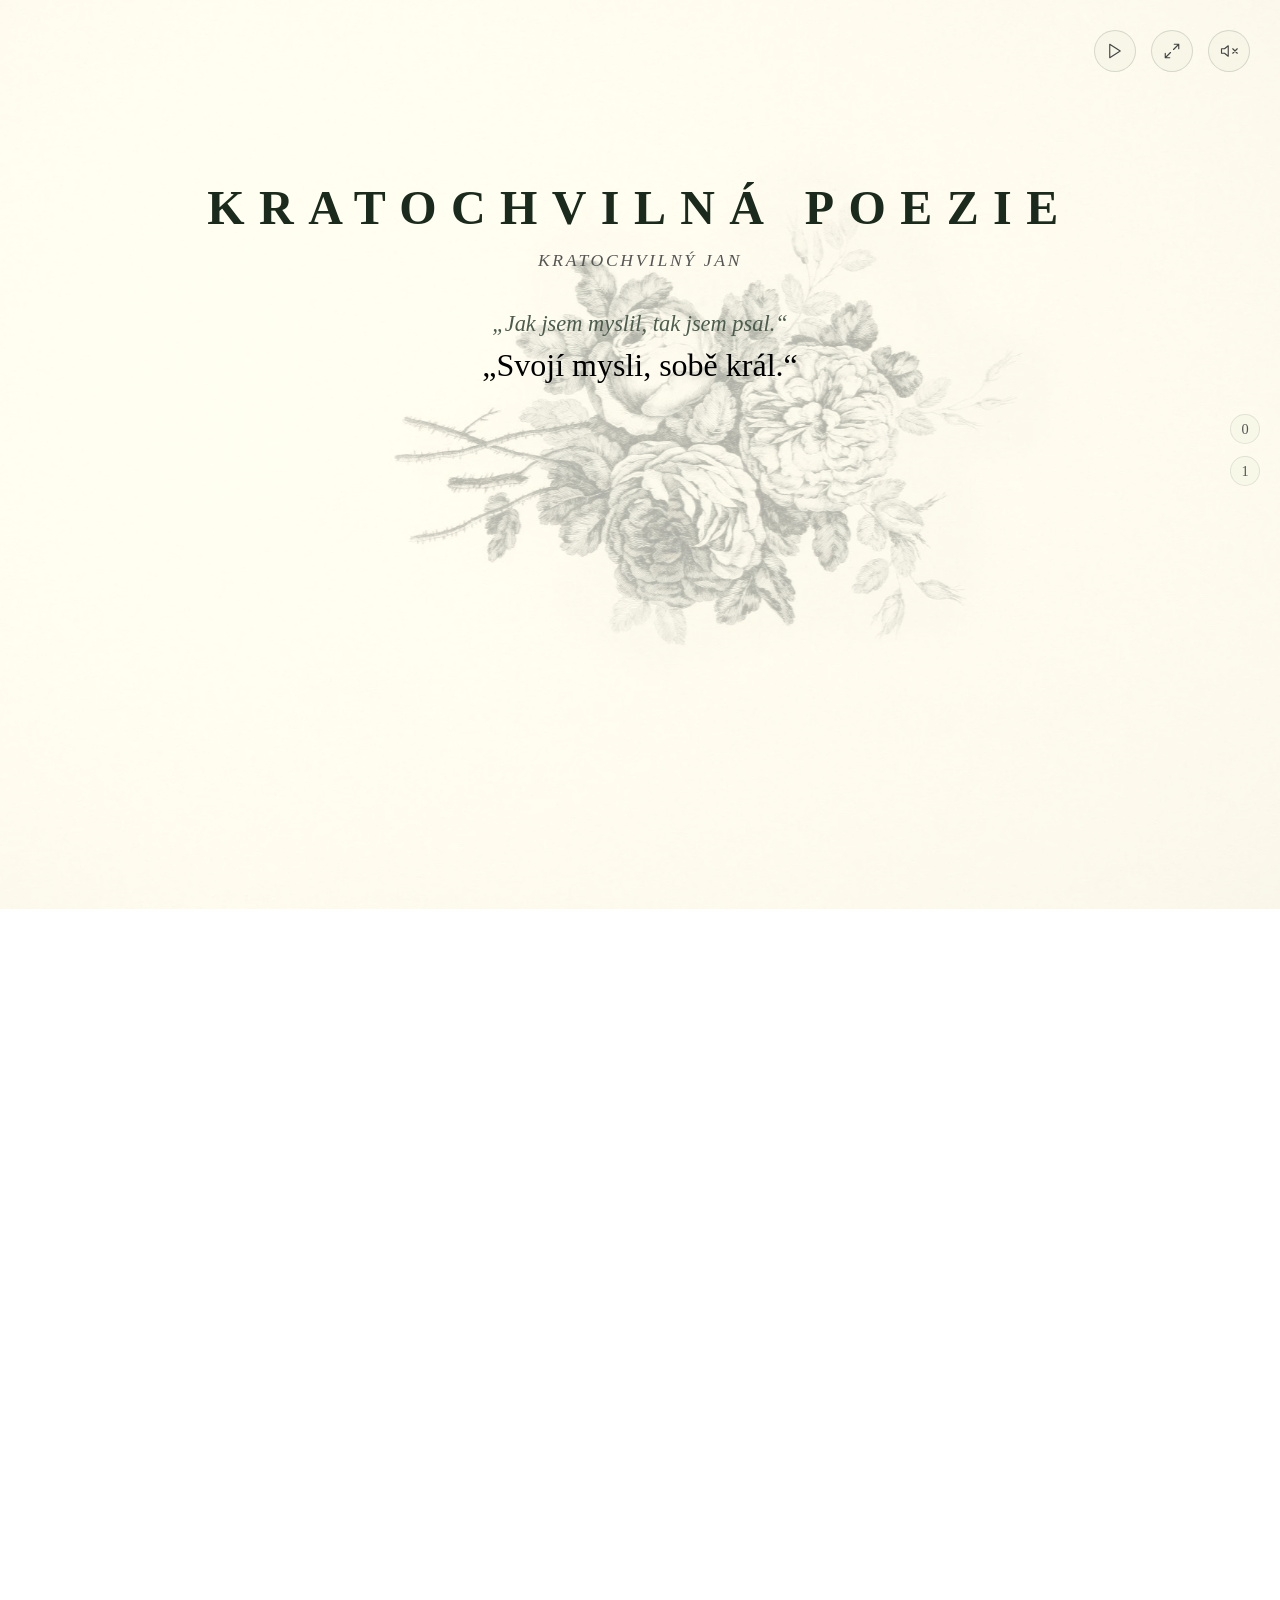
==== index.html @ 66806d55 "komenta ranni krivky odsazeni" ====
<!DOCTYPE html>
<html lang="cs">
<head>
    <meta charset="UTF-8">
    <meta name="viewport" content="width=device-width, initial-scale=1.0">
    <title>Kratochvilná Poezie</title>
    <link rel="stylesheet" href="style.css">
    <style>
        /* Sametový odhalovací efekt pro texty a obálky */
        .reveal {
            opacity: 0;
            will-change: transform, opacity;
            transition: transform 3s cubic-bezier(0.1, 0.85, 0.25, 1), opacity 3.5s ease-out !important;
        }
    </style>
</head>
<body>
    

    <audio id="pozadi-audio" src="hudba01.mp3" loop></audio>

    <!-- OVLÁDACÍ PANEL -->
    <div class="ovladani-panel">
        <button id="btn-posun" class="sbs-ikona-btn" onclick="toggleAutoPosun()" title="Kino režim">
            <svg viewBox="0 0 24 24"><polygon points="5 3 19 12 5 21 5 3"></polygon></svg>
        </button>
        <button id="btn-fullscreen" class="sbs-ikona-btn" onclick="toggleFullscreen()" title="Celá obrazovka">
            <svg viewBox="0 0 24 24"><path d="M15 3h6v6M9 21H3v-6M21 3l-7 7M3 21l7-7"></path></svg>
        </button>
        <button id="btn-zvuk" class="sbs-ikona-btn" title="Zapnout/Vypnout zvuk">
            <svg id="svg-zvuk" viewBox="0 0 24 24"><path d="M11 5L6 9H2v6h4l5 4V5zM23 9l-6 6M17 9l6 6"></path></svg>
        </button>
    </div>

    <!-- 🎛️ SVISLÁ LIŠTA (Pravá strana) -->
    <nav class="sbs-bocni-menu">
        <div class="sbs-bocni-polozka" onclick="skocNaSekci('sekce-uvod')">
            <span class="sbs-cislo">0</span>
            <span class="sbs-nazev-kapitoly">Úvod</span>
        </div>
        <div class="sbs-bocni-polozka" onclick="skocNaSekci('sekce-kapitola01-predmluva')">
            <span class="sbs-cislo">1</span>
            <span class="sbs-nazev-kapitoly">Kratochvilná předmluva</span>
        </div>
    </nav>

    <!-- FILMOVÁ PLÁTNA NA POZADÍ -->
    <div id="bg-uvod" class="sbs-background bg-kytice"></div>
    <div id="bg-kapitola1" class="sbs-background bg-basnik"></div>
    <div id="bg-obalka4" class="sbs-background bg-vlnky"></div> <!-- Nové plátno pro Obálku 4 -->
    <div class="story-container">
        
        <!-- OBRAZOVKA 0: ÚVODNÍ STRANA -->
        <section id="sekce-uvod" class="slide slide-intro">
            <h1 class="nadpis-hlavni">Kratochvilná Poezie</h1>
            <div class="autor">Kratochvilný Jan</div>
            
            <div class="motto-blok">
                <p style="font-size: 1.4rem; font-style: italic; color: #4a5d4e; margin: 0 0 10px 0;">
                    „Jak jsem myslil, tak jsem psal.“
                </p>
                <p style="font-size: 2rem; font-weight: 300; color: #000; margin: 0;">
                    „Svojí mysli, sobě král.“
                </p>
            </div>

            <p id="sbs-indicator" class="scroll-indicator">Vstupte do světa kratochvilné poezie</p>
        </section>

        <!-- ==========================================================================
             📖 KNIŽNÍ SEŠIT: Dopisy permanentně přilétají do volného pole vlevo pod sebe
             ========================================================================== -->
        <div class="knizni-obsah-kontejner">
            
            <!-- ✉️ Obálka 1: Předmluva (Vjíždí zleva nakřivo) -->
            <section id="sekce-kapitola01-predmluva" class="slide-sekce-knihy reveal obalka-zleva">
                <h3>Kratochvilná předmluva</h3>
                <p style="text-indent: 30px; font-style: italic;text-align: center;">Už se těch veršů nějak nastřádalo. Je toho sice na knihu nikoli tučnou, ale řekněme lehce obéznější. A tak jsem začal přemýšlet nad vydáním své knižní prvotiny.</p>
                <p style="text-indent: 30px; font-style: italic">Přilétlo také pár úvodních veršíků, z čistě vrozené skromnosti. Taková drobná omluva za to, že jsem si vůbec troufnul. Posuďte sami, jak moc je mi skromnost vlastní.</p>
            </section>

            <!-- ✉️ Obálka 2: Prvotina (Sjíždí shora nakřivo) -->
            <section class="slide-sekce-knihy reveal obalka-zhora">
                <h3>Prvotina</h3>
                <p class="class-pismo-verse">Není to, lidé, vaše vina,<br>že vyšla tahle prvotina. <br>Jak jsem myslil, tak jsem psal. <br>Svojí mysli, sobě král.</p>
            </section>

            <!-- ✉️ Obálka 3: Omluva skutečným básníkům (Vystřeluje zdola nakřivo) -->
            <section class="slide-sekce-knihy reveal obalka-zdola" style="position: relative;">
                <h3>Omluva skutečným básníkům</h3>
                <p class="class-pismo-verse">Drazí básníci, jsem trošku nesmělý,<br>stydím se, že vám lezu do zelí.<br>Však věřte, tyto verše,<br>vám prostě chyběly.</p>
                
                <div id="sbs-cti-dale-text" class="sbs-cti-dale">čti dále ↓</div>
            </section>

           <!-- ✉️ Obálka 4: Ranní křivky (Vjíždí zleva nakřivo) -->
<section class="slide-sekce-knihy reveal obalka-zleva" data-background="bg-obalka4">
    <h3>Ranní křivky</h3>
    
    <p class="class-pismo-verse">Spatřil jsem ladné křivky nad ránem,<br> má žena mi byla něžným obrazem. <br>V tom ranním výjevu pološera <br>se jako vlnky od Benetky skvěla.</p>
    
    <!-- 🌊 Vložený obrázek (vycentrovaný, s maximální šířkou pro zachování responzivity) -->
    <div style="text-align: center; margin: 20px 0;">
        <img src="vlnky.webp" alt="Ranní křivky - Karel Benetka" class="ilustrace-vlnky" style="max-width: 100%; height: auto; border-radius: 8px;">
    </div>
    
    <p style="font-style: italic; text-align: center;">Ranní probuzení. <br>Noc se rozplývá a rodí se den.<br> První otevření očí, první myšlenka. <br>Ta dnešní byla veskrze romantická. Spatřil jsem výjev obrazu Karla Benetky. Na jeho grafice mě okamžitě upoutaly nádherné vlnky ve tvaru ženských těl. A dnes, v ranním pološeru, ležela věrná kopie jeho obrazu přímo přede mnou.</p>
</section>

            <!-- ✉️ Inverzní obálka 5: Sbírka a autoři (Přilétá z boku, zrychluje barvy) -->
            <section id="sekce-obalka-final" class="slide-sekce-knihy reveal obalka-inverzni">
                <h3 style="color: #ffffff !important;">Sbírka Kratochvilné poezie.</h3>
                <p class="class-pismo-verse" style="color: #ffffff !important; font-weight: 400;">Již letos.</p>
                <p style="color: rgba(255,255,255,0.75) !important; font-size: 0.95rem; margin-top: 15px !important; font-style: italic;">
                    Ilustrace Karel Benetka a Jan Kratochvilný
                </p>
            </section>

        </div>

    </div>

    <script>
        var audio = document.getElementById('pozadi-audio');
        var btnZvuk = document.getElementById('btn-zvuk');
        var svgZvuk = document.getElementById('svg-zvuk');
        var autoPosunInterval = null;
        var jeZtlumeno = false;
        var scrollTimeout = null;

        function skocNaSekci(idSekce) {
            var cilovaSekce = document.getElementById(idSekce);
            if (cilovaSekce) {
                cilovaSekce.scrollIntoView({ behavior: 'smooth' });
            }
        }

                function aktualizovatWeb() {
            var odscrollovano = window.scrollY || window.pageYOffset;
            var vyskaOkna = window.innerHeight;
            
            var indicator = document.getElementById('sbs-indicator');
            var ctiDale = document.getElementById('sbs-cti-dale-text');
            var bgUvod = document.getElementById('bg-uvod');
            var bgKapitola1 = document.getElementById('bg-kapitola1');

            if (indicator && odscrollovano > 10) { indicator.classList.add('skryt'); }
            if (ctiDale) { ctiDale.classList.remove('zobrazit'); }

            // Aktivace pozadí básníka na pravé straně
            if (odscrollovano > (vyskaOkna * 0.4)) {
                if(bgUvod) bgUvod.classList.add('vypnout-bg');
                if(bgKapitola1) bgKapitola1.classList.add('zapnout-bg');
            } else {
                if(bgUvod) bgUvod.classList.remove('vypnout-bg');
                if(bgKapitola1) bgKapitola1.classList.remove('zapnout-bg');
            }

            /* 🔧 HLÍDAČ RYCHLOSTI: Pokud čtenář dojede na finální obálku, zrychlíme tónování webu */
            var obalkaFinal = document.getElementById('sekce-obalka-final');
            if (obalkaFinal) {
                var poziceFinal = obalkaFinal.getBoundingClientRect();
                if (poziceFinal.top < vyskaOkna - 100) {
                    document.body.classList.add('sbs-zrychlit-barvy'); // Přepne na 8vteřinový svižný koloběh
                } else {
                    document.body.classList.remove('sbs-zrychlit-barvy'); // Vrátí klidných 25 vteřin
                }
            }

            // 🔧 MECHANISMUS PERMANENTNÍHO NÁJEZDU OBÁLEK
            var prvkyVerse = document.querySelectorAll('.reveal');
            prvkyVerse.forEach(function(prvek) {
                var krabice = prvek.getBoundingClientRect();
                if (krabice.top < vyskaOkna - 40 && krabice.bottom > 40) {
                    prvek.classList.add('active');
                } else {
                    prvek.classList.remove('active');
                }
            });

            clearTimeout(scrollTimeout);
            scrollTimeout = setTimeout(function() {
                if (ctiDale && odscrollovano > (vyskaOkna * 1.5) && autoPosunInterval === null) {
                    ctiDale.classList.add('zobrazit');
                }
            }, 3000);
        }


        window.addEventListener('scroll', aktualizovatWeb);
        window.addEventListener('touchmove', aktualizovatWeb);
        window.addEventListener('load', aktualizovatWeb);

        function spustitTichouHudbu() {
            audio.volume = 0.1;
            audio.play().then(function() {
                svgZvuk.innerHTML = '<path d="M11 5L6 9H2v6h4l5 4V5zM15.54 8.46a5 5 0 0 1 0 7.07"></path>';
            }).catch(function(e) { console.log(e); });
        }

        btnZvuk.addEventListener('click', function(e) {
            e.stopPropagation(); 
            if (audio.paused) {
                jeZtlumeno = false;
                spustitTichouHudbu();
            } else {
                jeZtlumeno = true;
                audio.pause();
                svgZvuk.innerHTML = '<path d="M11 5L6 9H2v6h4l5 4V5zM23 9l-6 6M17 9l6 6"></path>';
            }
        });

        function toggleFullscreen() {
            if (!document.fullscreenElement) {
                document.documentElement.requestFullscreen();
            } else {
                document.exitFullscreen();
            }
        }

        function toggleAutoPosun() {
            var btn = document.getElementById('btn-posun');
            var indicator = document.getElementById('sbs-indicator');
            var ctiDale = document.getElementById('sbs-cti-dale-text');
            var prvkyVerse = document.querySelectorAll('.reveal');
            
            if (autoPosunInterval === null) {
                if (indicator) { indicator.classList.add('skryt'); }
                if (ctiDale) { ctiDale.classList.remove('zobrazit'); }
                prvkyVerse.forEach(function(prvek) { prvek.classList.add('active'); });

                autoPosunInterval = setInterval(function() {
                    window.scrollBy(0, 1);
                    if ((window.innerHeight + window.scrollY) >= document.body.offsetHeight - 5) {
                        clearInterval(autoPosunInterval);
                        autoPosunInterval = null;
                        btn.classList.remove('aktivni');
                        setTimeout(function() { if (ctiDale) { ctiDale.classList.add('zobrazit'); } }, 3000);
                    }
                }, 35);
                btn.classList.add('aktivni');
                if (audio.paused && !jeZtlumeno) { spustitTichouHudbu(); }
            } else {
                clearInterval(autoPosunInterval);
                autoPosunInterval = null;
                btn.classList.remove('aktivni');
                aktualizovatWeb();
            }
        }
    </script>
</body>
</html>
---- style.css ----
/* ==========================================================================
   🎨 5 JEMNÝCH PASTELOVÝCH BAREV (Plynulý přeliv každých 5 vteřin, celkem 25s cyklus)
   ========================================================================== */
html, body {
  margin: 0;
  padding: 0;
  width: 100%;
  font-family: 'Georgia', serif;
  color: #1a1a1a;
  overflow-x: hidden;
  animation: sbsPetBarevPastely 25s infinite ease-in-out;
}


.sbs-background {
  position: fixed;
  top: 0;
  left: 0;
  width: 100vw;
  height: 100vh;
  background-size: cover; 
  background-position: center center;
  background-repeat: no-repeat;
  opacity: 0;
  z-index: 1;
  pointer-events: none;
  will-change: transform, filter, opacity;
  transition: opacity 2.5s cubic-bezier(0.25, 1, 0.5, 1);
}

.bg-kytice {
  background-image: url('flower01-B01.webp');
  animation: sbsFilmoveVpluti 5s cubic-bezier(0.25, 1, 0.5, 1) forwards,
             sbsKameraPohybUvod 40s infinite ease-in-out 5s;
}

/* ✒️ BÁSŇÍK: Drží se stabilně napravo, dýchá a kopíruje barevné podklady */
.bg-basnik {
  background-image: url('basnik01.webp'); 
  mix-blend-mode: multiply; 
  background-size: contain; 
  background-repeat: no-repeat;
  background-position: calc(100% - 60px) center; 
  opacity: 0;
  animation: sbsDychaniBasnika 14s infinite ease-in-out;
}

.bg-basnik.zapnout-bg { opacity: 0.55; }
.bg-kytice:not(.vypnout-bg) { opacity: 0.35; }
.bg-kytice.vypnout-bg { opacity: 0; }

/* 🔧 5 PASTELOVÝCH BAREV: Růžová -> Modrá -> Zelená -> Okrová -> Nažloutlá */
@keyframes sbsPetBarevPastely {
  0%, 100% { background-color: #f7e9e9; } 
  20% { background-color: #e4edf4; }      
  40% { background-color: #e5f1e8; }      
  60% { background-color: #f2ede0; }      
  80% { background-color: #f6f5e3; }      
}

@keyframes sbsFilmoveVpluti {
  0% { transform: scale(0.96); filter: brightness(0) blur(20px) sepia(0.2); }
  100% { transform: scale(1.02); filter: brightness(1) blur(0px) sepia(0.2); }
}

@keyframes sbsKameraPohybUvod {
  0% { transform: scale(1.02) translate(0px, 0px) rotate(0deg); }
  25% { transform: scale(1.08) translate(-10px, 8px) rotate(0.3deg); }
  50% { transform: scale(1.05) translate(8px, -10px) rotate(-0.3deg); }
  75% { transform: scale(1.10) translate(-4px, -4px) rotate(0.2deg); }
  100% { transform: scale(1.02) translate(0px, 0px) rotate(0deg); }
}

@keyframes sbsDychaniBasnika {
  0% { transform: scale(1); }
  50% { transform: scale(1.04); } 
  100% { transform: scale(1); }
}

/* 🎛️ PANEL S IKONAMI */
.ovladani-panel {
  position: fixed;
  top: 30px;
  right: 30px;
  z-index: 100;
  display: flex;
  gap: 15px;
}
.sbs-ikona-btn { background: rgba(241, 242, 225, 0.5); border: 1px solid rgba(26, 42, 29, 0.15); border-radius: 50%; width: 42px; height: 42px; display: flex; justify-content: center; align-items: center; cursor: pointer; transition: all 0.3s ease; padding: 0; }
.sbs-ikona-btn svg { width: 18px; height: 18px; fill: none; stroke: #444; stroke-width: 1.5; stroke-linecap: round; stroke-linejoin: round; }
.sbs-ikona-btn:hover { border-color: rgba(26, 42, 29, 0.6); background: rgba(241, 242, 225, 0.9); }
.sbs-ikona-btn.aktivni { background: #2c3e2e; border-color: #2c3e2e; }
.sbs-ikona-btn.aktivni svg { stroke: #f1f2e1; }

/* SVISLÁ LIŠTA */
.sbs-bocni-menu { position: fixed; right: 20px; top: 50%; transform: translateY(-50%); z-index: 90; display: flex; flex-direction: column; gap: 12px; align-items: flex-end; }
.sbs-bocni-polozka { display: flex; flex-direction: row-reverse; align-items: center; gap: 15px; cursor: pointer; }
.sbs-cislo { font-family: 'Georgia', serif; font-size: 0.9rem; color: #555; background: rgba(241, 242, 225, 0.4); border: 1px solid rgba(26, 42, 29, 0.1); border-radius: 50%; width: 28px; height: 28px; display: flex; justify-content: center; align-items: center; transition: all 0.3s ease; }
.sbs-nazev-kapitoly { font-family: 'Georgia', serif; font-size: 0.85rem; font-style: italic; color: #2c3e2e; opacity: 0; transform: translateX(15px); transition: all 0.4s cubic-bezier(0.25, 1, 0.5, 1); pointer-events: none; white-space: nowrap; text-align: right; }
.sbs-bocni-polozka:hover .sbs-cislo { background: #2c3e2e; color: #f1f2e1; border-color: #2c3e2e; transform: scale(1.1); }
.sbs-bocni-polozka:hover .sbs-nazev-kapitoly { opacity: 1; transform: translateX(0); }

.story-container { position: relative; z-index: 2; width: 100%; }

/* 📜 UNIVERZÁLNÍ SEKCIONÁLNÍ STRUKTURA */
.slide {
  height: 100vh;
  display: flex;
  flex-direction: column;
  box-sizing: border-box;
  padding: 0 20px;
}

/* 🔧 OPRAVA POLOHY ÚVODU: Nadpis usazen přesně do 2. pětiny výšky monitoru */
.slide-intro {
  height: 100vh;
  display: flex;
  flex-direction: column;
  box-sizing: border-box;
  padding: 0 20px;
  
  /* Přinutíme texty začínat odshora dolů */
  justify-content: flex-start !important; 
  align-items: center !important;
  position: relative;
  
  /* 🔧 TENTO ŘÁDEK POSUNE NADPIS: Odrazí ho o přesnou 1 pětinu (20vh) odshora, 
     takže nápis začne přesně na začátku 2. pětiny obrazovky */
  padding-top: 20vh !important; 
}

/* Pojistka pro případ, že by kód hledal starší název */
.slide-intro-full {
  justify-content: flex-start !important;
  align-items: center !important;
  padding-top: 20vh !important;
}


.nadpis-hlavni { font-size: 3rem; text-transform: uppercase; margin: 0 0 15px 0; text-align: center; display: block; letter-spacing: 0.3em; opacity: 0; color: #1a2a1d; will-change: opacity; animation: sbsCisteRozsviceniTextu 4s ease-in-out forwards; }
.autor { font-size: 1.1rem; letter-spacing: 0.15em; font-style: italic; text-transform: uppercase; color: #555; margin: 0; text-align: center; opacity: 0; animation: sbsCisteRozsviceniTextu 4s ease-in-out forwards; }
@keyframes sbsCisteRozsviceniTextu { 0% { opacity: 0; } 100% { opacity: 1; } }
.motto-blok { text-align: center; margin-top: 40px; opacity: 0; will-change: opacity; animation: sbsCisteRozsviceniTextu 4s ease-in-out 7s forwards; }

/* 🔧 NAVRÁCENÍ A UKOTVENÍ VÝZVY: Text bezpečně sedí u dolního okraje první obrazovky */
.scroll-indicator {
  font-size: 0.9rem;
  letter-spacing: 0.2em;
  font-style: italic;
  color: #4a5d4e;   
  text-align: center;
  
  /* Pevné ukotvení nad spodní okraj monitoru, aby nezmizel */
  position: absolute;
  bottom: 40px; 
  left: 50%;
  transform: translateX(-50%);
  width: auto;
  margin: 0; 
  
  opacity: 0;
  will-change: opacity;
  animation: sbsCisteRozsviceniTextu 2s ease-in-out 5s forwards, 
             sbsDychaniIndikatoru 3s infinite ease-in-out 7s;
  transition: opacity 0.8s ease-out;
}

@keyframes sbsDychaniIndikatoru { 0% { opacity: 0.4; } 50% { opacity: 1; } 100% { opacity: 0.4; } }
.scroll-indicator.skryt { opacity: 0 !important; pointer-events: none; }

/* ==========================================================================
   ✉️ KNIŽNÍ SADA: RŮZNÉ VELIKOSTI A ORGANICKÉ TVARY OBÁLEK
   ========================================================================== */
.knizni-obsah-kontejner {
  display: flex;
  flex-direction: column;
  padding-left: 8vw; 
  padding-bottom: 25vh;
  margin-top: 10vh; /* Odtlačení bloku s obálkami hluboko pod úvod */
}

.slide-sekce-knihy {
  display: flex;
  flex-direction: column;
  align-items: flex-start;
  margin-bottom: 90px;
  background: rgba(255, 255, 255, 0.94); 
  box-shadow: 0 12px 40px rgba(0, 0, 0, 0.04); 
  
  /* 🔧 MAXIMÁLNĚ PLYNULÉ PERMANENTNÍ VLÉTŇUTÍ: Trvá 3.5 vteřiny */
  transition: transform 3.5s cubic-bezier(0.1, 0.85, 0.25, 1), opacity 3.5s ease-out !important;
}

/* 🔧 1. OBÁLKA (Předmluva): Užší, protáhlá dolů */
.obalka-zleva { 
  max-width: 440px;
  padding: 40px 45px;
  border-radius: 28px 14px 35px 20px; 
  transform: translate3d(-150px, 40px, 0) rotate(-6deg); 
}

/* 🔧 2. OBÁLKA (Prvotina): Široká, nízká */
.obalka-zhora { 
  max-width: 530px;
  padding: 30px 40px;
  border-radius: 16px 45px 18px 32px; 
  transform: translate3d(30px, -180px, 0) rotate(7deg); 
}

/* 🔧 3. OBÁLKA (Omluva básníkům): Kompaktní čtvercový tvar */
.obalka-zdola { 
  max-width: 470px;
  padding: 35px 35px;
  border-radius: 40px 18px 42px 16px; 
  transform: translate3d(-40px, 180px, 0) rotate(-4deg); 
}
/* 🔧 4. INVERZNÍ OBÁLKA: Absolutní pojistka proti bílému pruhu */
.obalka-inverzni {
  max-width: 490px !important;
  padding: 38px 42px !important;
  background: #2c3e2e !important; 
  border-radius: 20px 38px 15px 40px !important; 
  box-shadow: 0 15px 45px rgba(0, 0, 0, 0.12) !important;
  transform: translate3d(150px, 60px, 0) rotate(5deg); 
}

/* 🔧 AKTIVACE DYNAMICKÉHO ZRYCHLENÍ */
.sbs-zrychlit-barvy {
  animation: sbsPetBarevPastely 8s infinite ease-in-out !important;
}



/* 🔧 AKTIVACE DYNAMICKÉHO ZRYCHLENÍ: Přepne tónování podkladu z 25s na super rychlých 8 vteřin */
.sbs-zrychlit-barvy {
  animation: sbsPetBarevPastely 8s infinite ease-in-out !important; /* Bleskový koloběh */
}

/* 🔥 PERMANENTNÍ DOSSEDNUTÍ: Obálka plynule přistane a srovná se */
.slide-sekce-knihy.active {
  transform: translate3d(0, 0, 0) rotate(0deg) !important;
  opacity: 1 !important;
}

/* 🔧 KLÍČOVÁ POJISTKA PROTI BÍLÉMU PRUHU: 
   Zajistí, že po dosednutí a aktivování obálky zůstane pozadí natvrdo tmavě šalvějové a nezbělá! */
.obalka-inverzni.active {
  background: #2c3e2e !important;
}


/* ==========================================================================
   🚫 TYPOGRAFIE: Zákaz zalamování nadpisů
   ========================================================================== */
.slide-sekce-knihy h3 {
  font-family: 'Georgia', serif; 
  font-weight: normal; 
  text-transform: uppercase; 
  letter-spacing: 0.15em; 
  font-size: 1.25rem; 
  color: #1a2a1d; 
  margin: 0 0 14px 0;
  white-space: nowrap !important; /* Nadpis drží v jedné přímce */
  display: block;
}

.class-pismo-verse {
  font-family: 'Georgia', serif;
  font-size: 1.35rem !important; 
  line-height: 1.6 !important; 
  font-weight: 300;
  color: #111;
  letter-spacing: 0.02em;
  text-align: left !important;
  margin: 0;
}

.slide-sekce-knihy p {
  margin: 0 0 12px 0 !important; 
  line-height: 1.7;
  font-size: 1.05rem;
  color: #222;
}

.sbs-cti-dale {
  position: absolute;
  bottom: -45px; 
  left: 0; 
  font-size: 0.95rem;
  letter-spacing: 0.15em;
  font-style: italic; 
  color: #4a5d4e; 
  margin: 0;
  text-transform: none; 
  opacity: 0; 
  will-change: opacity;
  transition: opacity 1.5s ease-in-out; 
}
.sbs-cti-dale.zobrazit { opacity: 1; animation: sbsPulzovaniCtiDale 3s infinite ease-in-out; }
@keyframes sbsPulzovaniCtiDale { 0% { opacity: 0.25; } 50% { opacity: 0.95; } 100% { opacity: 0.25; } }

/* 📱 RESPONSIVITA PRO MOBILY */
/* ==========================================================================
   📱 🔧 FINÁLNÍ DOKONALÁ RESPONSIVITA PRO MOBILY NA STOJATO
   ========================================================================== */
@media (max-width: 768px) {
  /* Úprava svislých rozestupů celého kontejneru na mobilu */
  .knizni-obsah-kontejner { 
    padding-left: 15px !important; 
    padding-right: 15px !important; 
    margin-top: 25vh !important; /* Menší mezera pod úvodem pro menší displej */
  }

  /* Zmenšení a úprava obálek, aby netvořily obří nudle a nevylézaly z displeje */
  .slide-sekce-knihy { 
    max-width: 100% !important; 
    padding: 22px 20px !important; 
    margin-bottom: 50px !important; /* Těsnější rozestupy mezi dopisy */
    align-items: center !important; 
    border-radius: 16px !important; /* Jemnější, čistější rohy pro mobily */
  }

  /* Nadpisy kapitol uvnitř obálek se na mobilu vycentrují a zmenší */
  .slide-sekce-knihy h3 { 
    text-align: center !important; 
    white-space: normal !important; /* Povolí bezpečné zalomení dlouhého názvu básně na mobilu */
    font-size: 1.15rem !important;
  }

  /* Písmo veršů na mobilu */
  .class-pismo-verse { 
    text-align: center !important; 
    font-size: 1.2rem !important; 
    line-height: 1.5 !important;
  }

  /* 🔧 OPRAVA VELIKOSTI NADPISU: Už se stoprocentně nevylije z displeje mobilu */
  .nadpis-hlavni { 
    font-size: 1.8rem !important; /* Bezpečné, elegantní mobilní písmo */
    letter-spacing: 0.15em !important; 
    line-height: 1.3 !important; 
    padding: 0 10px; 
  }
  
  .autor { font-size: 0.9rem !important; letter-spacing: 0.1em !important; }
  .motto-blok p { font-size: 1.1rem !important; }
  .motto-blok p + p { font-size: 1.4rem !important; }

  /* Skrytí boční lišty a zvětšení tlačítek dole pro pohodlné mačkání prstem */
  .sbs-bocni-menu { display: none !important; }
  .ovladani-panel { position: fixed; top: auto; bottom: 15px; left: 50%; transform: translateX(-50%); gap: 25px; z-index: 100; }
  .sbs-ikona-btn { width: 48px; height: 48px; background: rgba(241, 242, 225, 0.9); box-shadow: 0 4px 15px rgba(0, 0, 0, 0.05); }
  .scroll-indicator { bottom: 75px; font-size: 0.75rem; }
  .sbs-cti-dale { left: 50% !important; transform: translateX(-50%); bottom: -40px; font-size: 0.8rem; }

     /* 🔧 ABSOLUTNÍ ZMENŠENÍ PRO MOBIL: Sníženo na 38vh, takže se básník garantovaně vejde celý od klobouku po boty */
  .bg-basnik { 
    opacity: 0 !important; 
    background-position: center center !important; /* Vycentrování přesně doprostřed displeje */
    background-size: 38vh !important; /* 🔧 Klíčová změna z 55vh na 38vh pro plnou viditelnost */
    transition: opacity 2s ease-in-out !important;
  } 

  /* Jakmile čtenář odskroluje z úvodu dolů, básník se jemně rozsvítí */
  .bg-basnik.zapnout-bg {
    opacity: 0.45 !important;
      /* 🔧 KLÍČOVÁ POJISTKA PRO MOBIL: Vynutí šalvějové pozadí i na telefonu, 
     takže bílý text přestane splývat a okamžitě se zobrazí */
  .obalka-inverzni {
    background: #2c3e2e !important;
  }
  .obalka-inverzni.active {
    background: #2c3e2e !important;
  }

  }
}
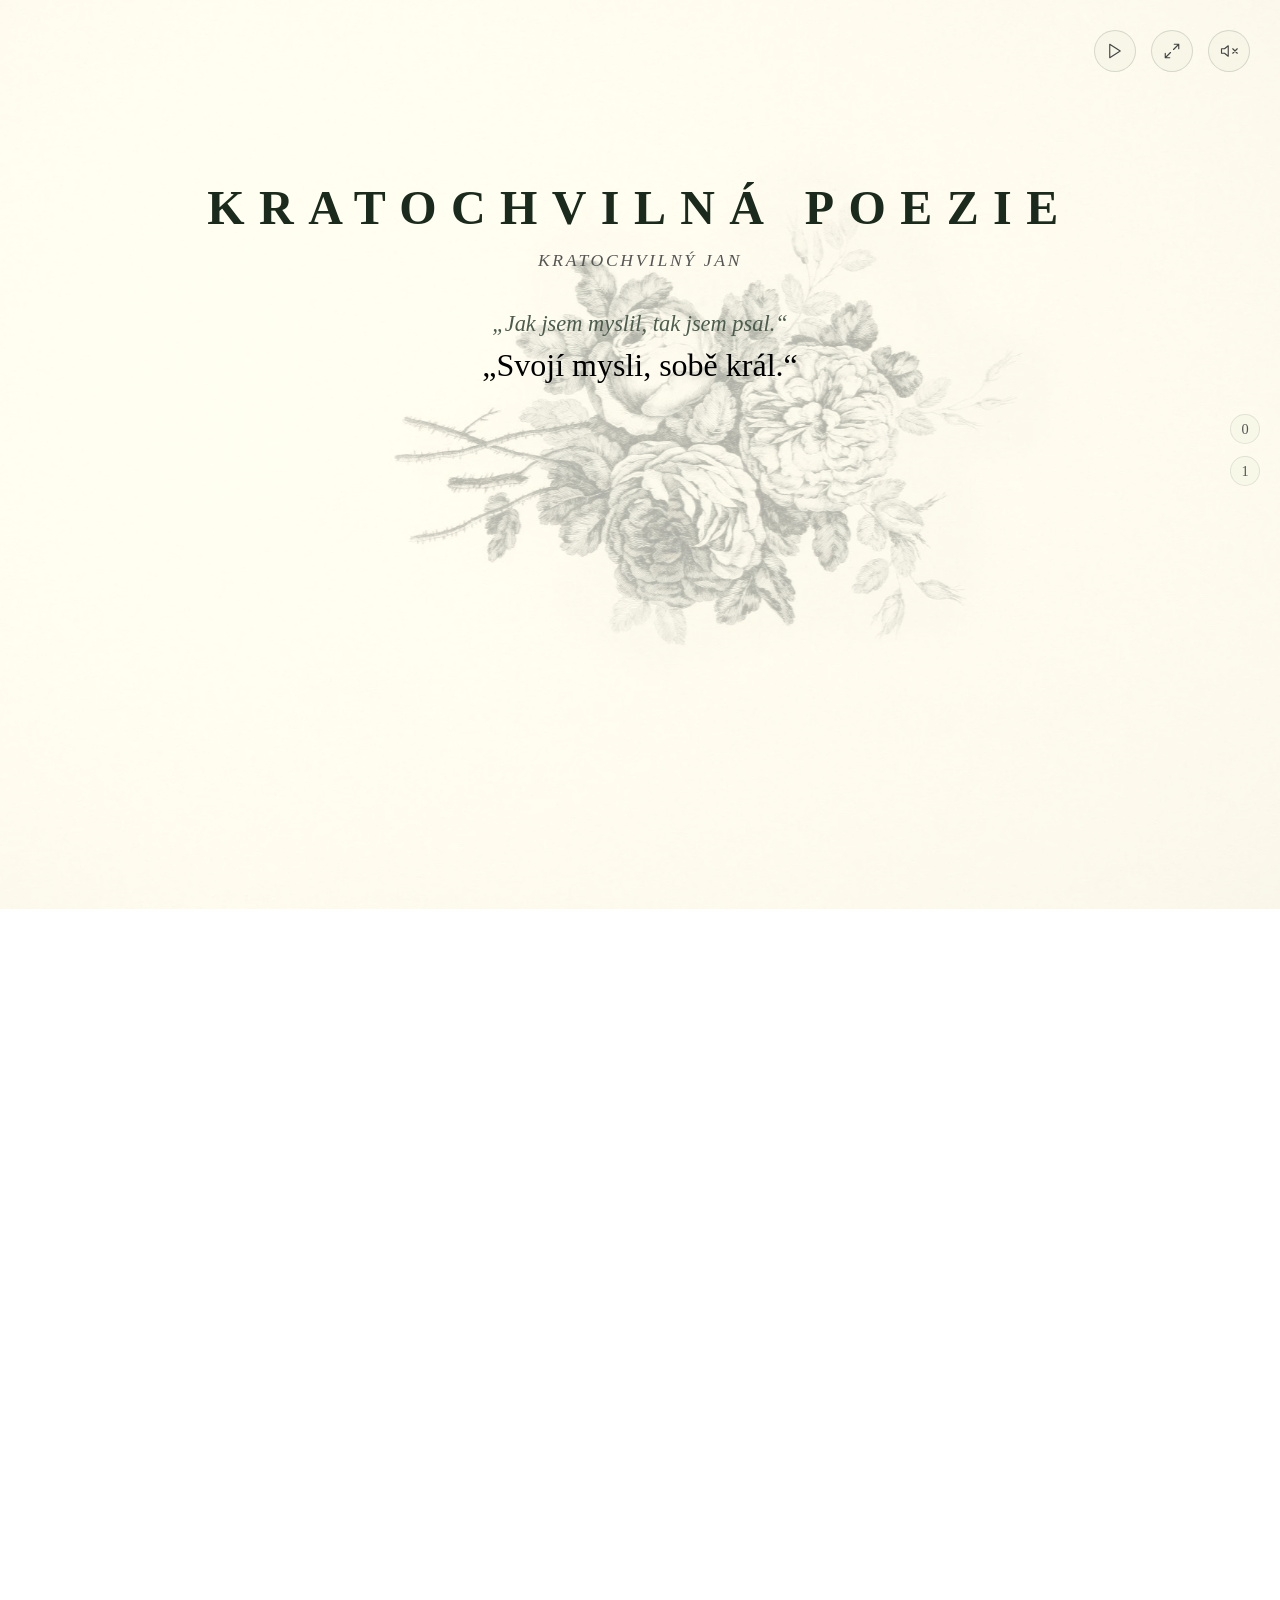
==== commit 88aeff72: "rannni krivky odsazeni" ====
--- a/index.html
+++ b/index.html
@@ -104,7 +104,7 @@
         <img src="vlnky.webp" alt="Ranní křivky - Karel Benetka" class="ilustrace-vlnky" style="max-width: 100%; height: auto; border-radius: 8px;">
     </div>
     
-    <p style="font-style: italic; text-align: center;">Ranní probuzení. <br>Noc se rozplývá a rodí se den.<br> První otevření očí, první myšlenka. <br>Ta dnešní byla veskrze romantická. Spatřil jsem výjev obrazu Karla Benetky. Na jeho grafice mě okamžitě upoutaly nádherné vlnky ve tvaru ženských těl. A dnes, v ranním pološeru, ležela věrná kopie jeho obrazu přímo přede mnou.</p>
+    <p style="font-style: italic; text-align: center;">Ranní probuzení. <br>Noc se rozplývá a rodí se den.<br> První otevření očí, první myšlenka. <br>Ta dnešní byla veskrze romantická. Spatřil jsem výjev obrazu Karla Benetky. Na jeho grafice mě okamžitě upoutaly nádherné vlnky ve tvaru ženských těl.<br> A dnes, v ranním pološeru, ležela věrná kopie jeho obrazu přímo přede mnou.</p>
 </section>
 
             <!-- ✉️ Inverzní obálka 5: Sbírka a autoři (Přilétá z boku, zrychluje barvy) -->
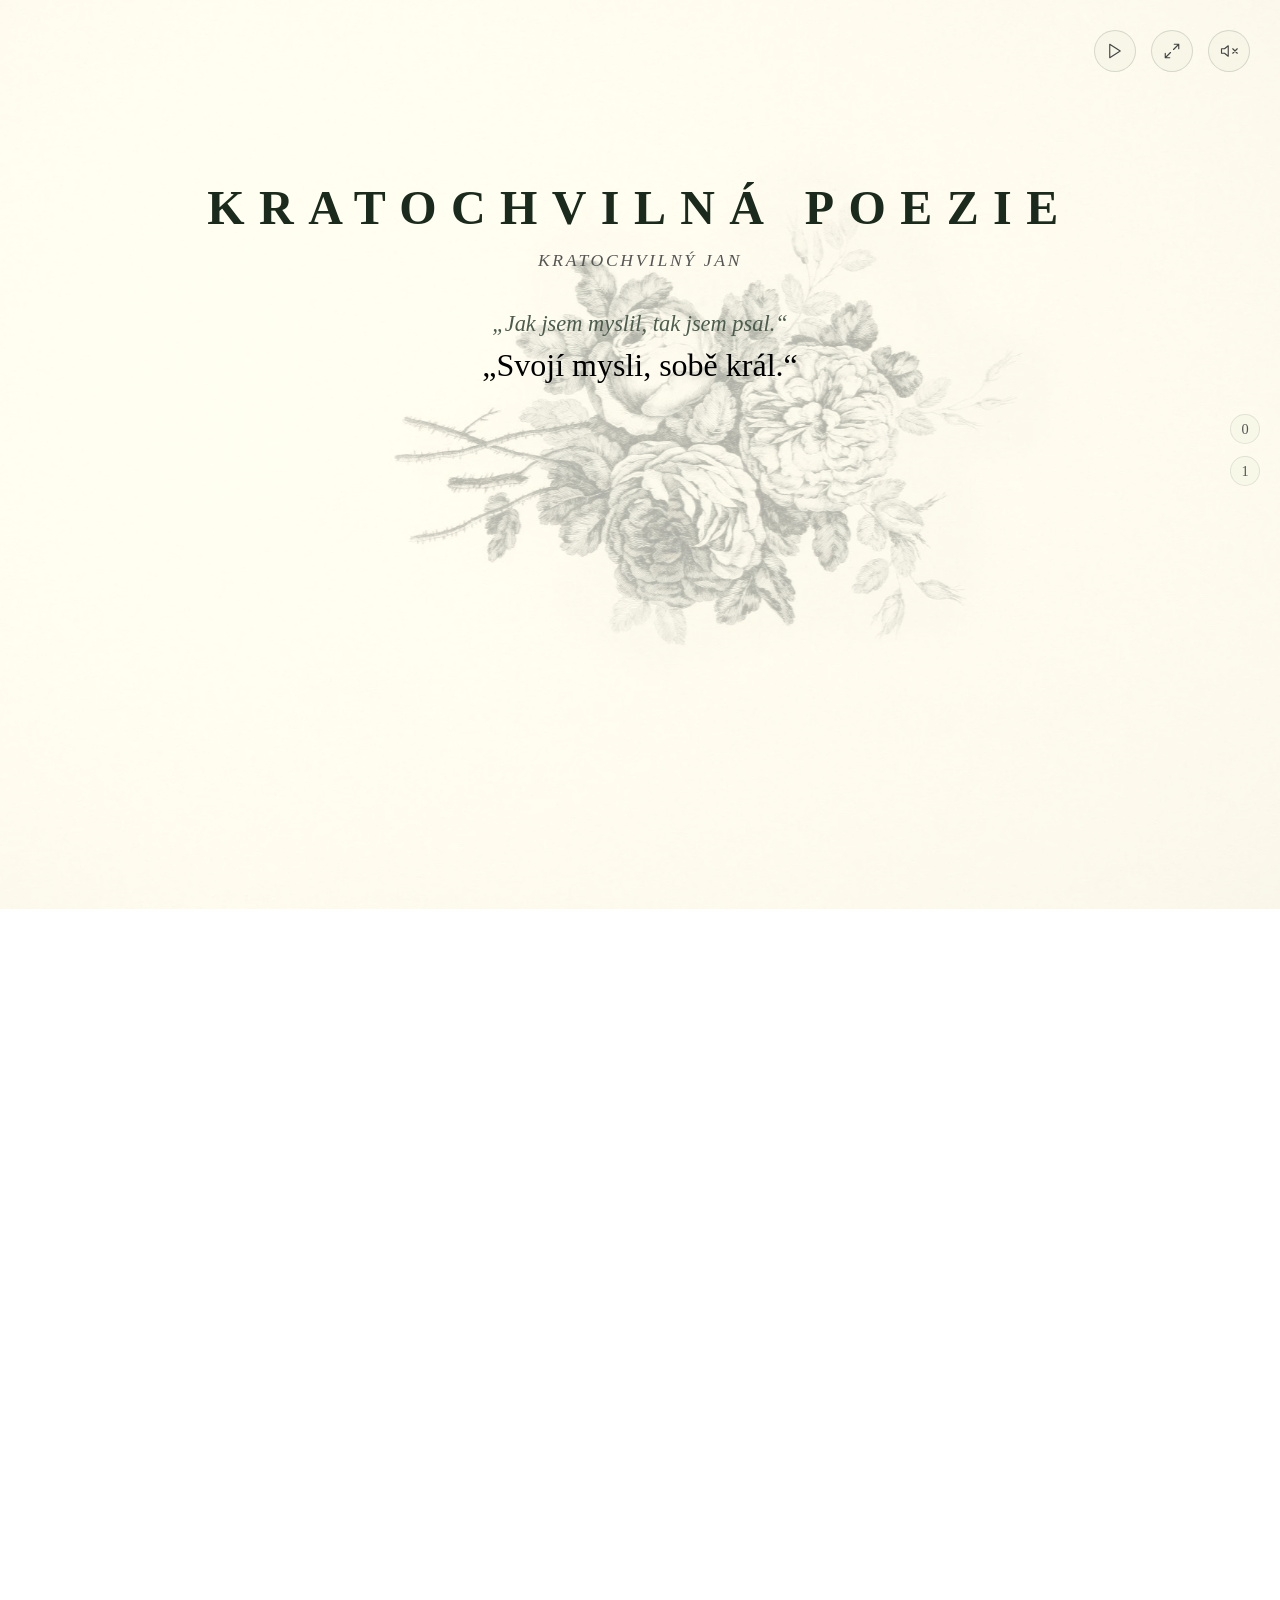
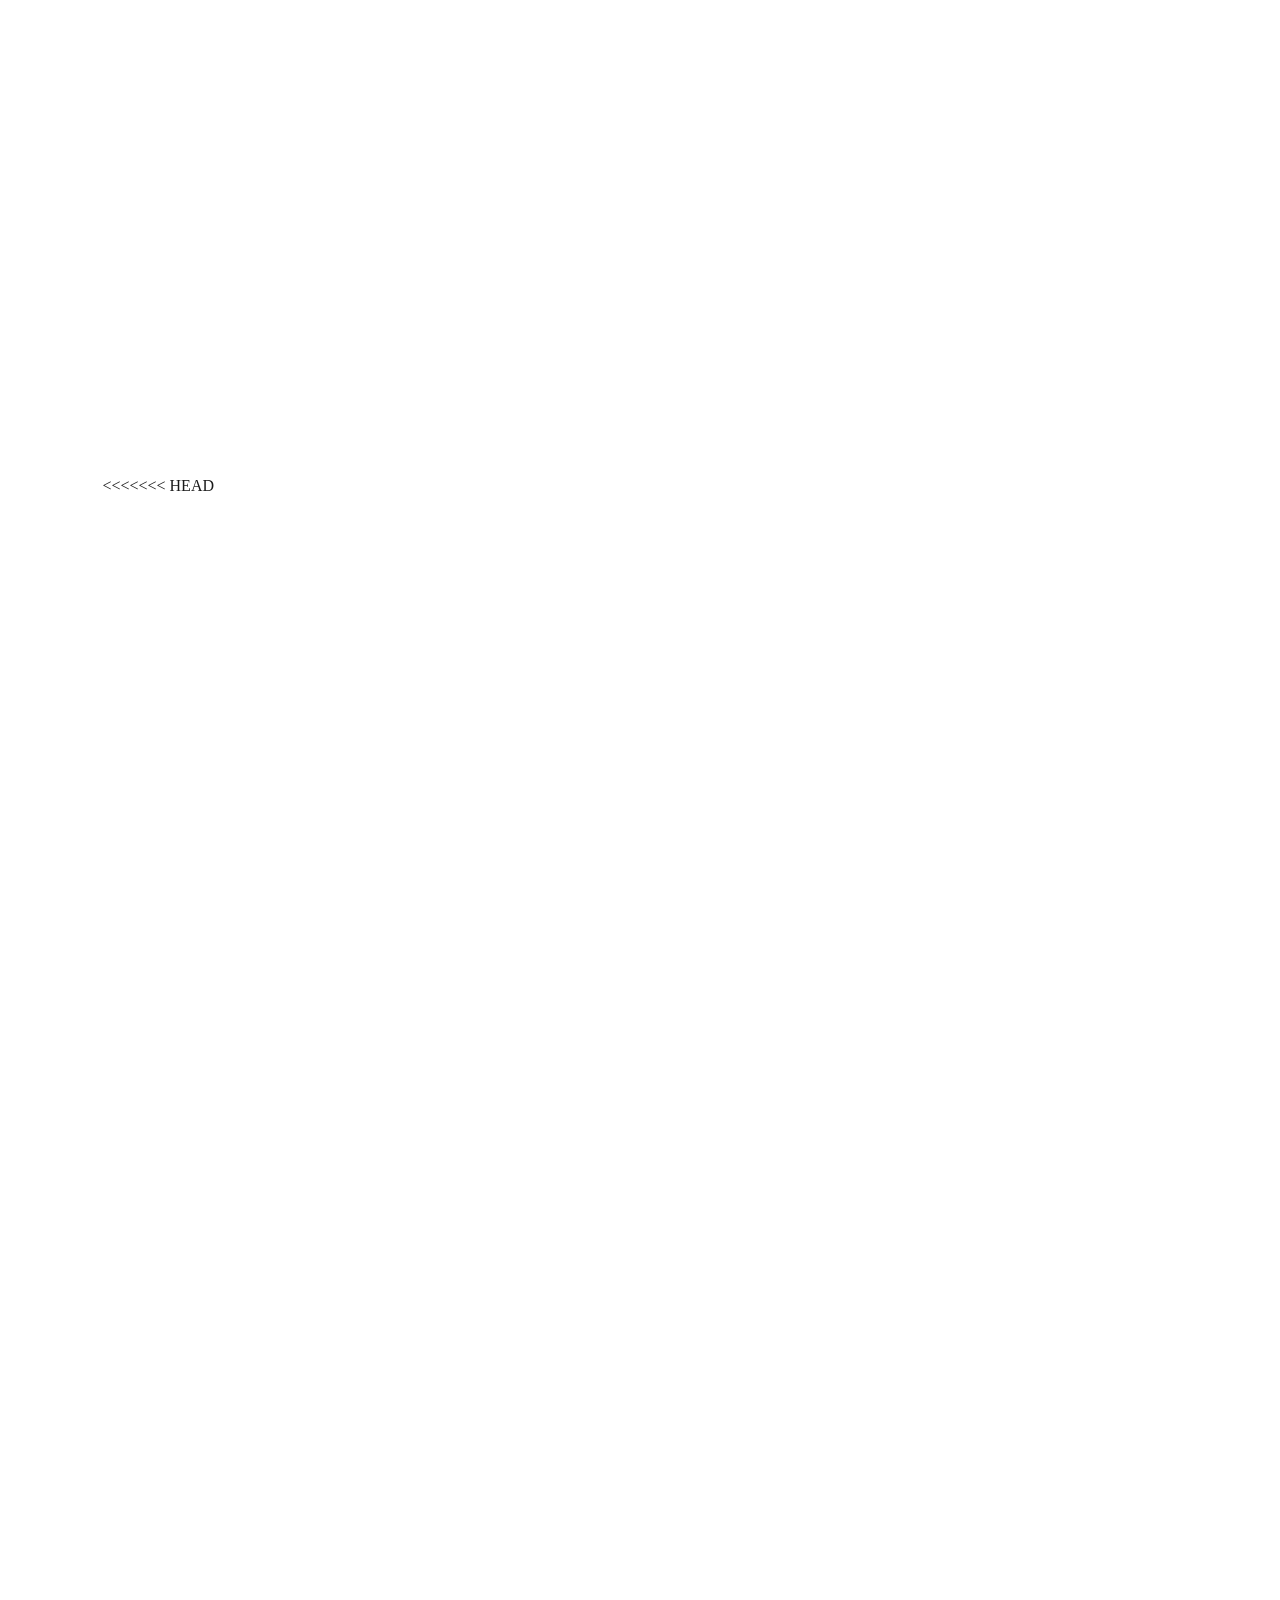
==== commit 155479ad: "chrt2" ====
--- a/index.html
+++ b/index.html
@@ -31,7 +31,7 @@
             <svg id="svg-zvuk" viewBox="0 0 24 24"><path d="M11 5L6 9H2v6h4l5 4V5zM23 9l-6 6M17 9l6 6"></path></svg>
         </button>
     </div>
-
+    
     <!-- 🎛️ SVISLÁ LIŠTA (Pravá strana) -->
     <nav class="sbs-bocni-menu">
         <div class="sbs-bocni-polozka" onclick="skocNaSekci('sekce-uvod')">
@@ -93,6 +93,26 @@
                 <div id="sbs-cti-dale-text" class="sbs-cti-dale">čti dále ↓</div>
             </section>
 
+<<<<<<< HEAD
+            <!-- ✉️ Obálka 4: Ranní křivky (Vjíždí zleva nakřivo) -->
+            <section class="slide-sekce-knihy reveal obalka-zleva">
+                <h3>Ranní křivky</h3>
+                <p style="text-indent: 30px; font-style: italic;">Ranní probuzení. Noc se rozplývá a rodí se den. První otevření očí, první myšlenka. Ta dnešní byla veskrze romantická. Spatřil jsem výjev obrazu Karla Benetky. Na jeho grafice mě okamžitě upoutaly nádherné vlnky ve tvaru ženských těl. A dnes, v ranním pološeru, ležela věrná kopie jeho obrazu přímo přede mnou.</p>
+                 <p class="class-pismo-verse">Spatřil jsem ladné křivnky nad ránem,<br> má žena mi byla něžným obrazem. <br>V tom ranním výjevu pološera <br>se jako vlky od Benetky skvěla.</p>
+            </section>
+            
+                        <!-- ✉️ Obálka: Chrt a kmet (Vjíždí zleva nakřivo s ilustrací uvnitř) -->
+            <section class="slide-sekce-knihy reveal obalka-zleva">
+                
+                <h3>CHRT A KMET</h3>
+                <p style="text-indent: 30px; font-style: italic; margin-bottom: 5px;">Radostné stáří.</p>
+                <p style="text-indent: 30px; font-style: italic; margin-bottom: 15px;">Dar dlouhého života.</p>
+                
+                <p class="class-pismo-verse">
+                    Že ruka stále slouží,<br>
+                    HOP, míček pro chrta.
+                </p>
+=======
            <!-- ✉️ Obálka 4: Ranní křivky (Vjíždí zleva nakřivo) -->
 <section class="slide-sekce-knihy reveal obalka-zleva" data-background="bg-obalka4">
     <h3>Ranní křivky</h3>
@@ -106,6 +126,26 @@
     
     <p style="font-style: italic; text-align: center;">Ranní probuzení. <br>Noc se rozplývá a rodí se den.<br> První otevření očí, první myšlenka. <br>Ta dnešní byla veskrze romantická. Spatřil jsem výjev obrazu Karla Benetky. Na jeho grafice mě okamžitě upoutaly nádherné vlnky ve tvaru ženských těl.<br> A dnes, v ranním pološeru, ležela věrná kopie jeho obrazu přímo přede mnou.</p>
 </section>
+>>>>>>> 98a1b50ae77a76ee2bba9edbfa0c776fbf62bfc9
+
+                <!-- 🎨 Vložená ilustrace mezi básní a komentářem -->
+                <div style="text-align: center; margin: 20px 0;">
+                    <img src="chrt-a-kmet.png" alt="Chrt a kmet" style="max-width: 100%; height: auto; max-height: 350px; border-radius: 4px; box-shadow: 0 4px 10px rgba(0,0,0,0.15);">
+                </div>
+
+                <!-- Komentář pod básní -->
+                <div style="margin-top: 15px; padding-top: 15px; border-top: 1px solid rgba(0,0,0,0.1); font-size: 0.95rem; color: #555;">
+                    <p style="font-weight: bold; margin-bottom: 5px;">Komentář:</p>
+                    <p style="font-style: italic; text-indent: 20px; line-height: 1.4;">
+                        Prostý obraz z ulice. Výraz starého muže s přítulným chrtem dal vzniknout nejprve kresbě a poté i básni. Poezie ulice, nyní už navždy zhmotněná v obrazu a verši.
+                    </p>
+                    <p style="text-align: right; font-size: 0.85rem; color: #777; margin-top: 10px; font-style: italic;">
+                        Hanácké Atény jednoho zářiového dne.
+                    </p>
+                </div>
+            </section>
+
+
 
             <!-- ✉️ Inverzní obálka 5: Sbírka a autoři (Přilétá z boku, zrychluje barvy) -->
             <section id="sekce-obalka-final" class="slide-sekce-knihy reveal obalka-inverzni">
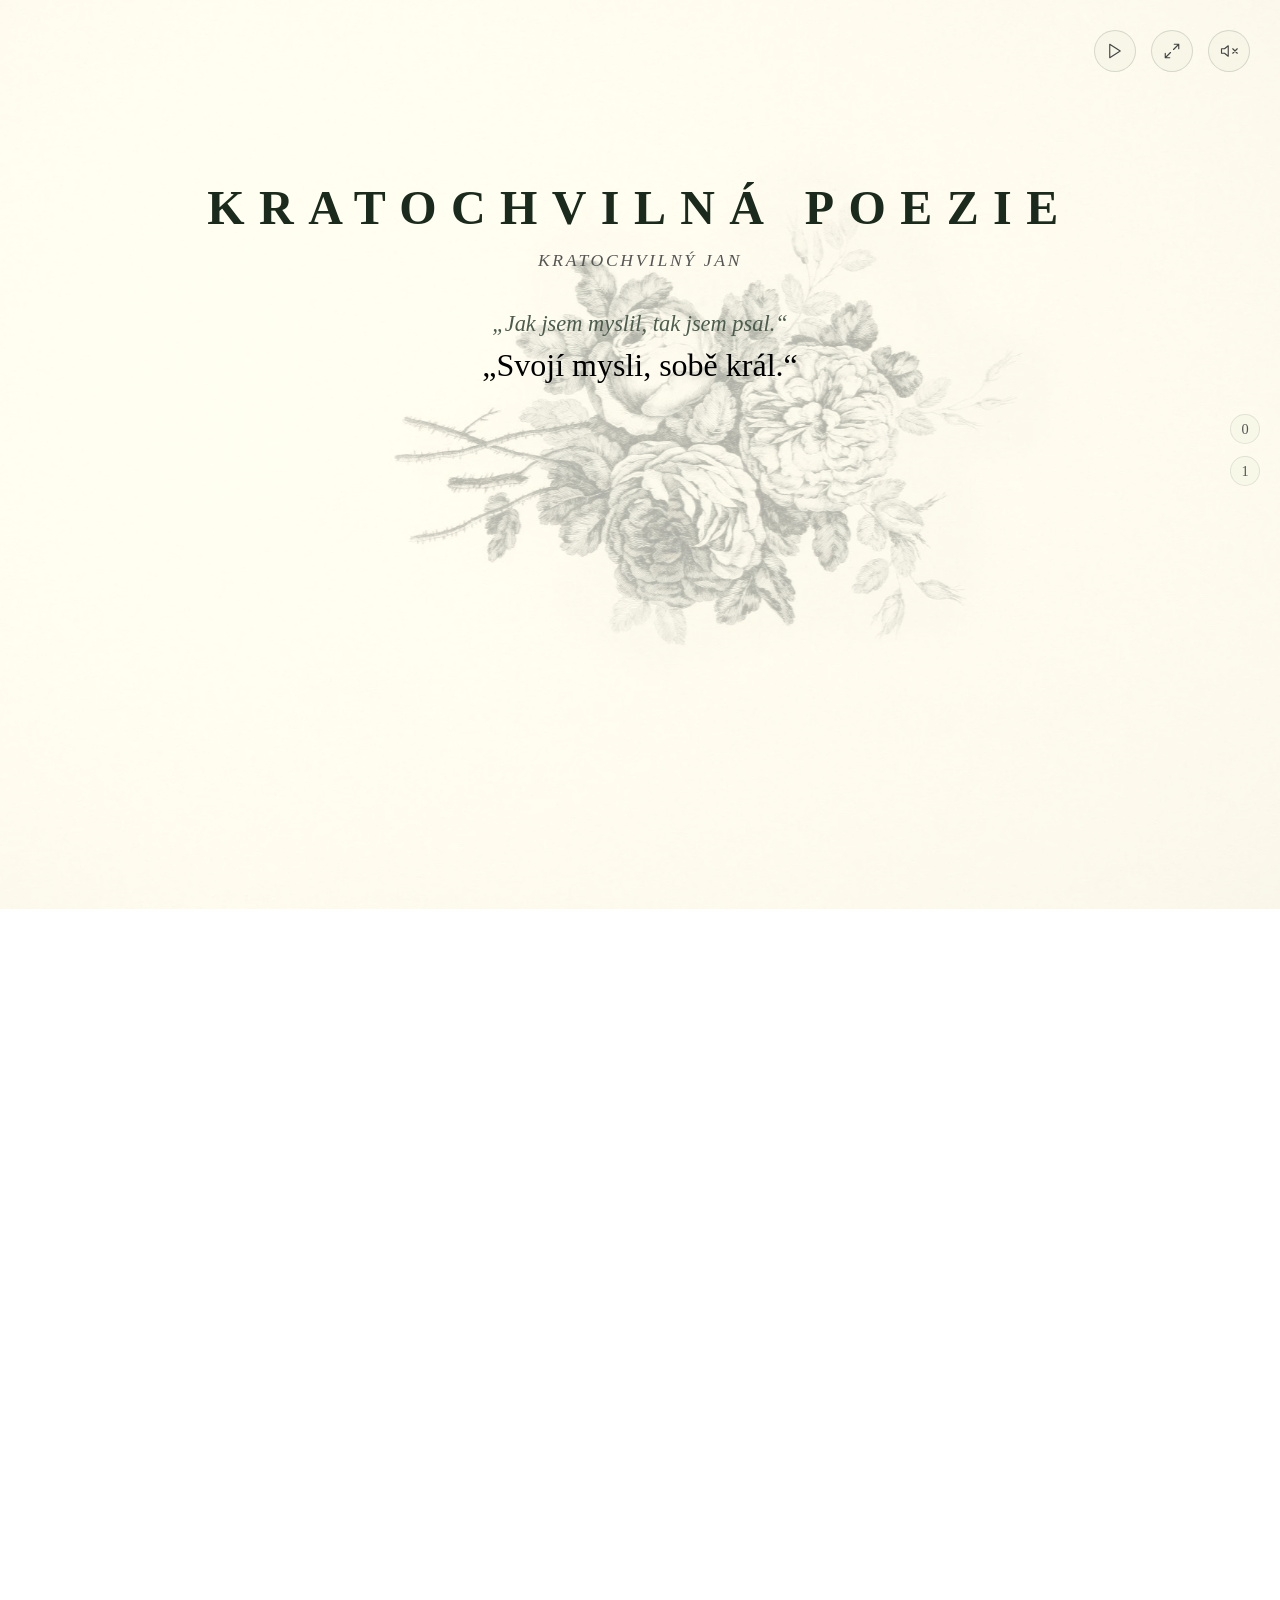
==== commit f17ba238: "oprava zpet bez chrt" ====
--- a/index.html
+++ b/index.html
@@ -15,7 +15,6 @@
     </style>
 </head>
 <body>
-    
 
     <audio id="pozadi-audio" src="hudba01.mp3" loop></audio>
 
@@ -31,7 +30,6 @@
             <svg id="svg-zvuk" viewBox="0 0 24 24"><path d="M11 5L6 9H2v6h4l5 4V5zM23 9l-6 6M17 9l6 6"></path></svg>
         </button>
     </div>
-    
     <!-- 🎛️ SVISLÁ LIŠTA (Pravá strana) -->
     <nav class="sbs-bocni-menu">
         <div class="sbs-bocni-polozka" onclick="skocNaSekci('sekce-uvod')">
@@ -47,7 +45,7 @@
     <!-- FILMOVÁ PLÁTNA NA POZADÍ -->
     <div id="bg-uvod" class="sbs-background bg-kytice"></div>
     <div id="bg-kapitola1" class="sbs-background bg-basnik"></div>
-    <div id="bg-obalka4" class="sbs-background bg-vlnky"></div> <!-- Nové plátno pro Obálku 4 -->
+
     <div class="story-container">
         
         <!-- OBRAZOVKA 0: ÚVODNÍ STRANA -->
@@ -75,7 +73,7 @@
             <!-- ✉️ Obálka 1: Předmluva (Vjíždí zleva nakřivo) -->
             <section id="sekce-kapitola01-predmluva" class="slide-sekce-knihy reveal obalka-zleva">
                 <h3>Kratochvilná předmluva</h3>
-                <p style="text-indent: 30px; font-style: italic;text-align: center;">Už se těch veršů nějak nastřádalo. Je toho sice na knihu nikoli tučnou, ale řekněme lehce obéznější. A tak jsem začal přemýšlet nad vydáním své knižní prvotiny.</p>
+                <p style="text-indent: 30px; font-style: italic;">Už se těch veršů nějak nastřádalo. Je toho sice na knihu nikoli tučnou, ale řekněme lehce obéznější. A tak jsem začal přemýšlet nad vydáním své knižní prvotiny.</p>
                 <p style="text-indent: 30px; font-style: italic">Přilétlo také pár úvodních veršíků, z čistě vrozené skromnosti. Taková drobná omluva za to, že jsem si vůbec troufnul. Posuďte sami, jak moc je mi skromnost vlastní.</p>
             </section>
 
@@ -93,7 +91,6 @@
                 <div id="sbs-cti-dale-text" class="sbs-cti-dale">čti dále ↓</div>
             </section>
 
-<<<<<<< HEAD
             <!-- ✉️ Obálka 4: Ranní křivky (Vjíždí zleva nakřivo) -->
             <section class="slide-sekce-knihy reveal obalka-zleva">
                 <h3>Ranní křivky</h3>
@@ -112,21 +109,6 @@
                     Že ruka stále slouží,<br>
                     HOP, míček pro chrta.
                 </p>
-=======
-           <!-- ✉️ Obálka 4: Ranní křivky (Vjíždí zleva nakřivo) -->
-<section class="slide-sekce-knihy reveal obalka-zleva" data-background="bg-obalka4">
-    <h3>Ranní křivky</h3>
-    
-    <p class="class-pismo-verse">Spatřil jsem ladné křivky nad ránem,<br> má žena mi byla něžným obrazem. <br>V tom ranním výjevu pološera <br>se jako vlnky od Benetky skvěla.</p>
-    
-    <!-- 🌊 Vložený obrázek (vycentrovaný, s maximální šířkou pro zachování responzivity) -->
-    <div style="text-align: center; margin: 20px 0;">
-        <img src="vlnky.webp" alt="Ranní křivky - Karel Benetka" class="ilustrace-vlnky" style="max-width: 100%; height: auto; border-radius: 8px;">
-    </div>
-    
-    <p style="font-style: italic; text-align: center;">Ranní probuzení. <br>Noc se rozplývá a rodí se den.<br> První otevření očí, první myšlenka. <br>Ta dnešní byla veskrze romantická. Spatřil jsem výjev obrazu Karla Benetky. Na jeho grafice mě okamžitě upoutaly nádherné vlnky ve tvaru ženských těl.<br> A dnes, v ranním pološeru, ležela věrná kopie jeho obrazu přímo přede mnou.</p>
-</section>
->>>>>>> 98a1b50ae77a76ee2bba9edbfa0c776fbf62bfc9
 
                 <!-- 🎨 Vložená ilustrace mezi básní a komentářem -->
                 <div style="text-align: center; margin: 20px 0;">
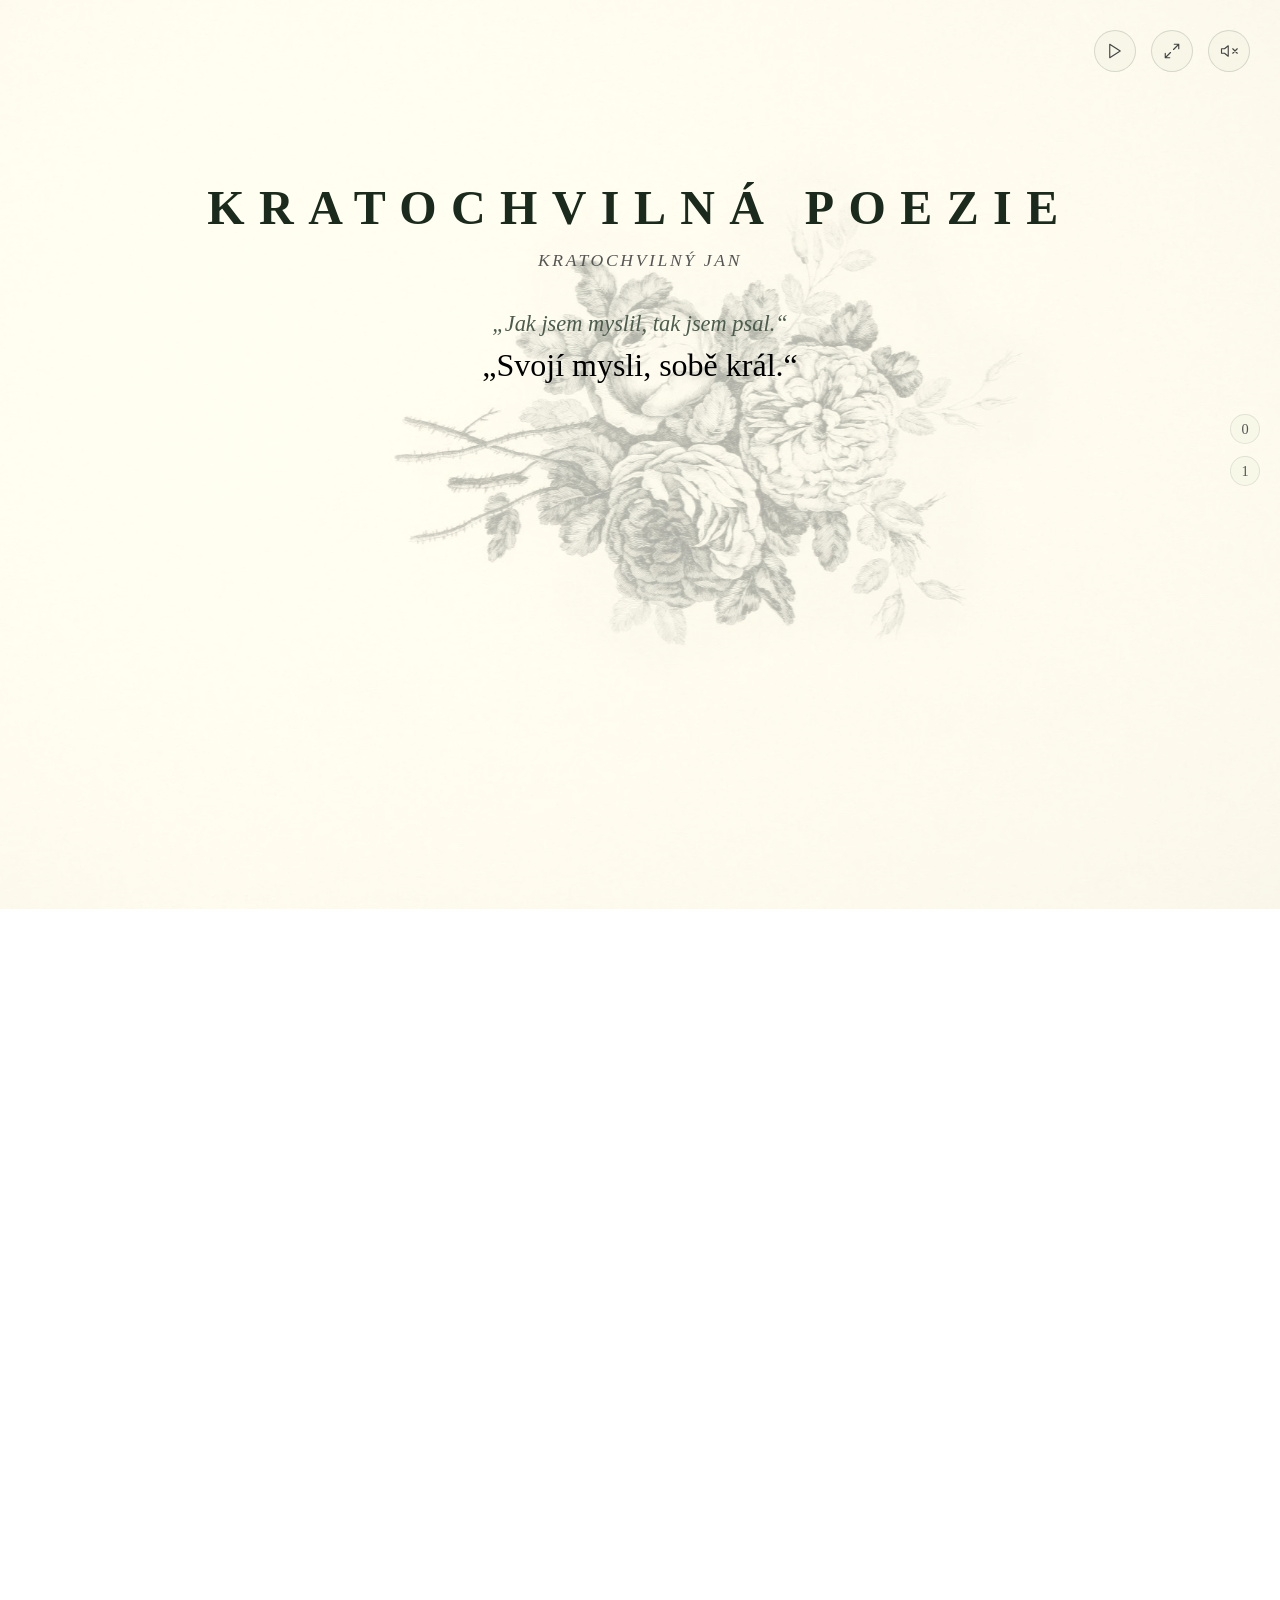
==== commit 50bd2cf5: "oprava bez chrt2" ====
--- a/index.html
+++ b/index.html
@@ -98,36 +98,6 @@
                  <p class="class-pismo-verse">Spatřil jsem ladné křivnky nad ránem,<br> má žena mi byla něžným obrazem. <br>V tom ranním výjevu pološera <br>se jako vlky od Benetky skvěla.</p>
             </section>
             
-                        <!-- ✉️ Obálka: Chrt a kmet (Vjíždí zleva nakřivo s ilustrací uvnitř) -->
-            <section class="slide-sekce-knihy reveal obalka-zleva">
-                
-                <h3>CHRT A KMET</h3>
-                <p style="text-indent: 30px; font-style: italic; margin-bottom: 5px;">Radostné stáří.</p>
-                <p style="text-indent: 30px; font-style: italic; margin-bottom: 15px;">Dar dlouhého života.</p>
-                
-                <p class="class-pismo-verse">
-                    Že ruka stále slouží,<br>
-                    HOP, míček pro chrta.
-                </p>
-
-                <!-- 🎨 Vložená ilustrace mezi básní a komentářem -->
-                <div style="text-align: center; margin: 20px 0;">
-                    <img src="chrt-a-kmet.png" alt="Chrt a kmet" style="max-width: 100%; height: auto; max-height: 350px; border-radius: 4px; box-shadow: 0 4px 10px rgba(0,0,0,0.15);">
-                </div>
-
-                <!-- Komentář pod básní -->
-                <div style="margin-top: 15px; padding-top: 15px; border-top: 1px solid rgba(0,0,0,0.1); font-size: 0.95rem; color: #555;">
-                    <p style="font-weight: bold; margin-bottom: 5px;">Komentář:</p>
-                    <p style="font-style: italic; text-indent: 20px; line-height: 1.4;">
-                        Prostý obraz z ulice. Výraz starého muže s přítulným chrtem dal vzniknout nejprve kresbě a poté i básni. Poezie ulice, nyní už navždy zhmotněná v obrazu a verši.
-                    </p>
-                    <p style="text-align: right; font-size: 0.85rem; color: #777; margin-top: 10px; font-style: italic;">
-                        Hanácké Atény jednoho zářiového dne.
-                    </p>
-                </div>
-            </section>
-
-
 
             <!-- ✉️ Inverzní obálka 5: Sbírka a autoři (Přilétá z boku, zrychluje barvy) -->
             <section id="sekce-obalka-final" class="slide-sekce-knihy reveal obalka-inverzni">
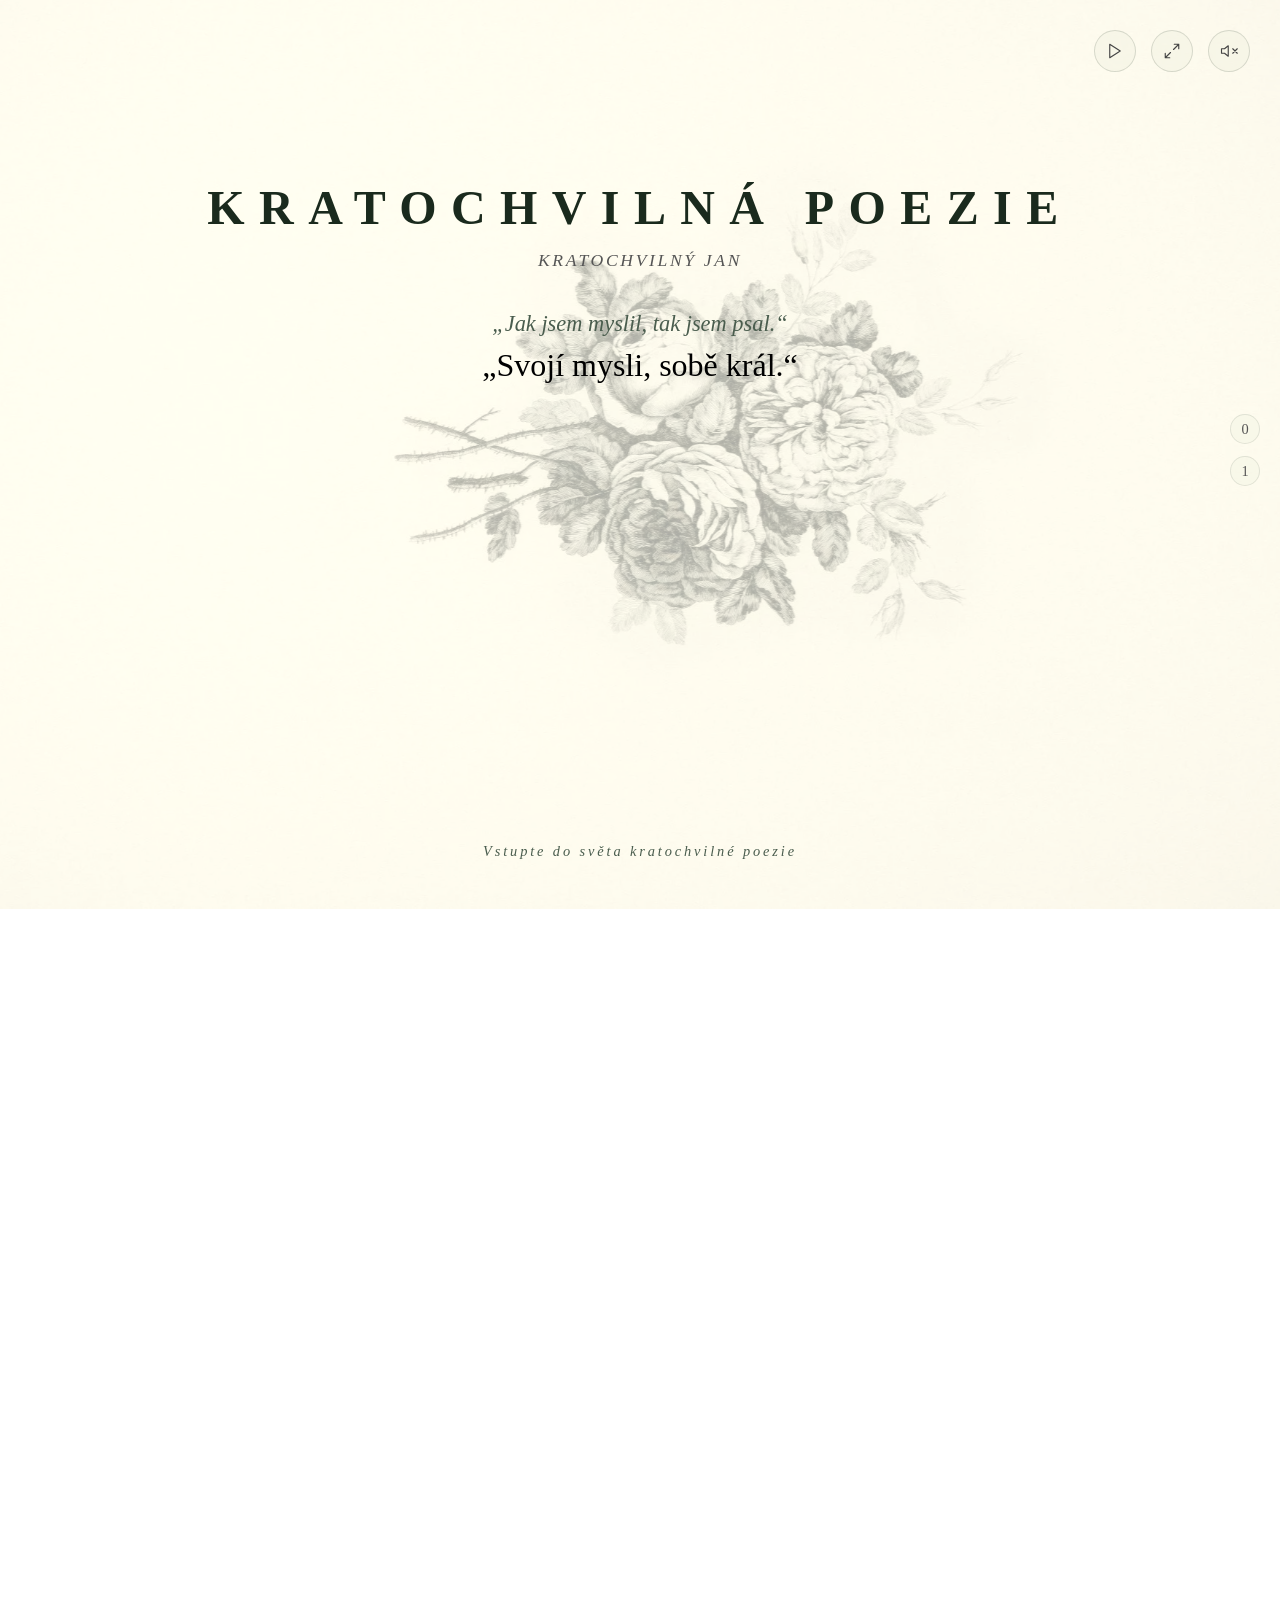
==== commit f178cebc: "nove" ====
--- a/index.html
+++ b/index.html
@@ -97,7 +97,6 @@
                 <p style="text-indent: 30px; font-style: italic;">Ranní probuzení. Noc se rozplývá a rodí se den. První otevření očí, první myšlenka. Ta dnešní byla veskrze romantická. Spatřil jsem výjev obrazu Karla Benetky. Na jeho grafice mě okamžitě upoutaly nádherné vlnky ve tvaru ženských těl. A dnes, v ranním pološeru, ležela věrná kopie jeho obrazu přímo přede mnou.</p>
                  <p class="class-pismo-verse">Spatřil jsem ladné křivnky nad ránem,<br> má žena mi byla něžným obrazem. <br>V tom ranním výjevu pološera <br>se jako vlky od Benetky skvěla.</p>
             </section>
-            
 
             <!-- ✉️ Inverzní obálka 5: Sbírka a autoři (Přilétá z boku, zrychluje barvy) -->
             <section id="sekce-obalka-final" class="slide-sekce-knihy reveal obalka-inverzni">
@@ -127,7 +126,7 @@
             }
         }
 
-                function aktualizovatWeb() {
+        function aktualizovatWeb() {
             var odscrollovano = window.scrollY || window.pageYOffset;
             var vyskaOkna = window.innerHeight;
             
@@ -203,42 +202,3 @@
         });
 
         function toggleFullscreen() {
-            if (!document.fullscreenElement) {
-                document.documentElement.requestFullscreen();
-            } else {
-                document.exitFullscreen();
-            }
-        }
-
-        function toggleAutoPosun() {
-            var btn = document.getElementById('btn-posun');
-            var indicator = document.getElementById('sbs-indicator');
-            var ctiDale = document.getElementById('sbs-cti-dale-text');
-            var prvkyVerse = document.querySelectorAll('.reveal');
-            
-            if (autoPosunInterval === null) {
-                if (indicator) { indicator.classList.add('skryt'); }
-                if (ctiDale) { ctiDale.classList.remove('zobrazit'); }
-                prvkyVerse.forEach(function(prvek) { prvek.classList.add('active'); });
-
-                autoPosunInterval = setInterval(function() {
-                    window.scrollBy(0, 1);
-                    if ((window.innerHeight + window.scrollY) >= document.body.offsetHeight - 5) {
-                        clearInterval(autoPosunInterval);
-                        autoPosunInterval = null;
-                        btn.classList.remove('aktivni');
-                        setTimeout(function() { if (ctiDale) { ctiDale.classList.add('zobrazit'); } }, 3000);
-                    }
-                }, 35);
-                btn.classList.add('aktivni');
-                if (audio.paused && !jeZtlumeno) { spustitTichouHudbu(); }
-            } else {
-                clearInterval(autoPosunInterval);
-                autoPosunInterval = null;
-                btn.classList.remove('aktivni');
-                aktualizovatWeb();
-            }
-        }
-    </script>
-</body>
-</html>
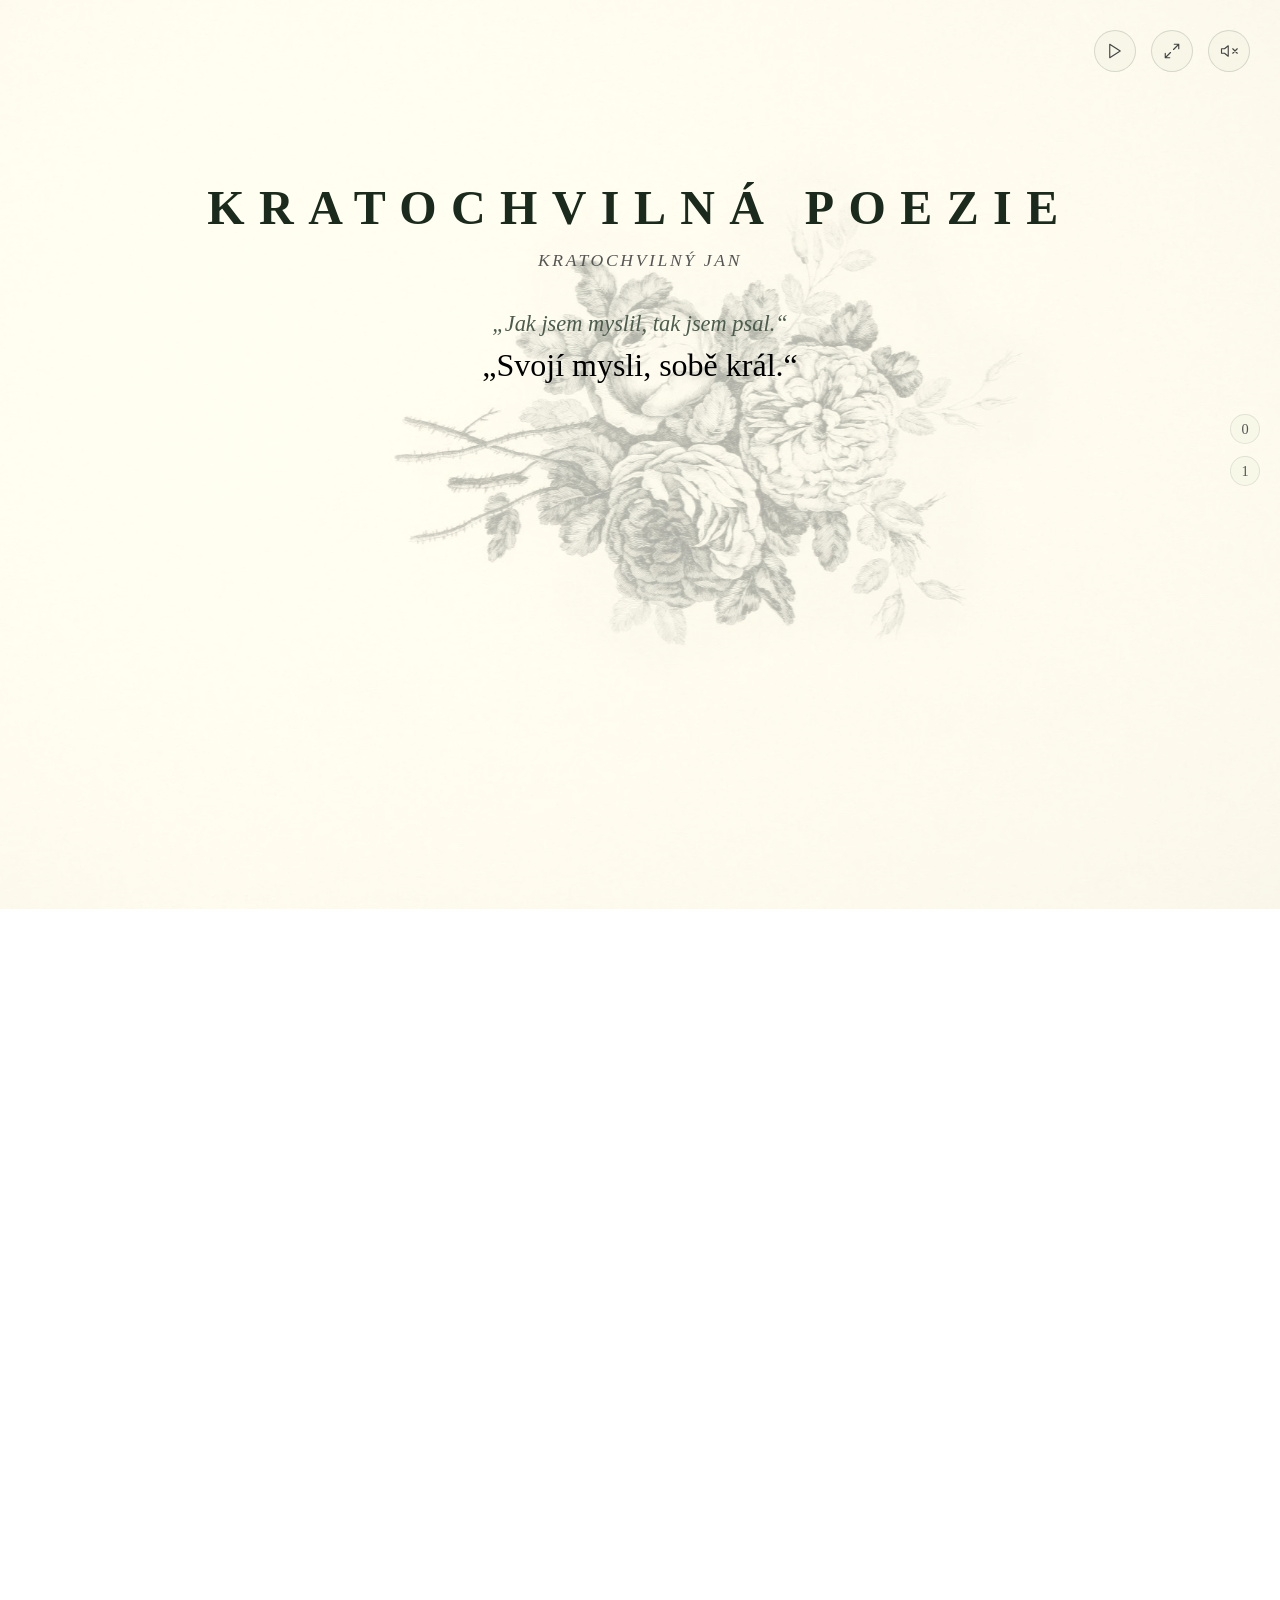
==== commit 7ddaf880: "nova oprava" ====
--- a/index.html
+++ b/index.html
@@ -15,6 +15,7 @@
     </style>
 </head>
 <body>
+    
 
     <audio id="pozadi-audio" src="hudba01.mp3" loop></audio>
 
@@ -30,6 +31,7 @@
             <svg id="svg-zvuk" viewBox="0 0 24 24"><path d="M11 5L6 9H2v6h4l5 4V5zM23 9l-6 6M17 9l6 6"></path></svg>
         </button>
     </div>
+
     <!-- 🎛️ SVISLÁ LIŠTA (Pravá strana) -->
     <nav class="sbs-bocni-menu">
         <div class="sbs-bocni-polozka" onclick="skocNaSekci('sekce-uvod')">
@@ -45,7 +47,7 @@
     <!-- FILMOVÁ PLÁTNA NA POZADÍ -->
     <div id="bg-uvod" class="sbs-background bg-kytice"></div>
     <div id="bg-kapitola1" class="sbs-background bg-basnik"></div>
-
+    <div id="bg-obalka4" class="sbs-background bg-vlnky"></div> <!-- Nové plátno pro Obálku 4 -->
     <div class="story-container">
         
         <!-- OBRAZOVKA 0: ÚVODNÍ STRANA -->
@@ -73,7 +75,7 @@
             <!-- ✉️ Obálka 1: Předmluva (Vjíždí zleva nakřivo) -->
             <section id="sekce-kapitola01-predmluva" class="slide-sekce-knihy reveal obalka-zleva">
                 <h3>Kratochvilná předmluva</h3>
-                <p style="text-indent: 30px; font-style: italic;">Už se těch veršů nějak nastřádalo. Je toho sice na knihu nikoli tučnou, ale řekněme lehce obéznější. A tak jsem začal přemýšlet nad vydáním své knižní prvotiny.</p>
+                <p style="text-indent: 30px; font-style: italic;text-align: center;">Už se těch veršů nějak nastřádalo. Je toho sice na knihu nikoli tučnou, ale řekněme lehce obéznější. A tak jsem začal přemýšlet nad vydáním své knižní prvotiny.</p>
                 <p style="text-indent: 30px; font-style: italic">Přilétlo také pár úvodních veršíků, z čistě vrozené skromnosti. Taková drobná omluva za to, že jsem si vůbec troufnul. Posuďte sami, jak moc je mi skromnost vlastní.</p>
             </section>
 
@@ -91,12 +93,19 @@
                 <div id="sbs-cti-dale-text" class="sbs-cti-dale">čti dále ↓</div>
             </section>
 
-            <!-- ✉️ Obálka 4: Ranní křivky (Vjíždí zleva nakřivo) -->
-            <section class="slide-sekce-knihy reveal obalka-zleva">
-                <h3>Ranní křivky</h3>
-                <p style="text-indent: 30px; font-style: italic;">Ranní probuzení. Noc se rozplývá a rodí se den. První otevření očí, první myšlenka. Ta dnešní byla veskrze romantická. Spatřil jsem výjev obrazu Karla Benetky. Na jeho grafice mě okamžitě upoutaly nádherné vlnky ve tvaru ženských těl. A dnes, v ranním pološeru, ležela věrná kopie jeho obrazu přímo přede mnou.</p>
-                 <p class="class-pismo-verse">Spatřil jsem ladné křivnky nad ránem,<br> má žena mi byla něžným obrazem. <br>V tom ranním výjevu pološera <br>se jako vlky od Benetky skvěla.</p>
-            </section>
+           <!-- ✉️ Obálka 4: Ranní křivky (Vjíždí zleva nakřivo) -->
+<section class="slide-sekce-knihy reveal obalka-zleva" data-background="bg-obalka4">
+    <h3>Ranní křivky</h3>
+    
+    <p class="class-pismo-verse">Spatřil jsem ladné křivky nad ránem,<br> má žena mi byla něžným obrazem. <br>V tom ranním výjevu pološera <br>se jako vlnky od Benetky skvěla.</p>
+    
+    <!-- 🌊 Vložený obrázek (vycentrovaný, s maximální šířkou pro zachování responzivity) -->
+    <div style="text-align: center; margin: 20px 0;">
+        <img src="vlnky.webp" alt="Ranní křivky - Karel Benetka" class="ilustrace-vlnky" style="max-width: 100%; height: auto; border-radius: 8px;">
+    </div>
+    
+    <p style="font-style: italic; text-align: center;">Ranní probuzení. <br>Noc se rozplývá a rodí se den.<br> První otevření očí, první myšlenka. <br>Ta dnešní byla veskrze romantická. Spatřil jsem výjev obrazu Karla Benetky. Na jeho grafice mě okamžitě upoutaly nádherné vlnky ve tvaru ženských těl. A dnes, v ranním pološeru, ležela věrná kopie jeho obrazu přímo přede mnou.</p>
+</section>
 
             <!-- ✉️ Inverzní obálka 5: Sbírka a autoři (Přilétá z boku, zrychluje barvy) -->
             <section id="sekce-obalka-final" class="slide-sekce-knihy reveal obalka-inverzni">
@@ -126,7 +135,7 @@
             }
         }
 
-        function aktualizovatWeb() {
+                function aktualizovatWeb() {
             var odscrollovano = window.scrollY || window.pageYOffset;
             var vyskaOkna = window.innerHeight;
             
@@ -202,3 +211,42 @@
         });
 
         function toggleFullscreen() {
+            if (!document.fullscreenElement) {
+                document.documentElement.requestFullscreen();
+            } else {
+                document.exitFullscreen();
+            }
+        }
+
+        function toggleAutoPosun() {
+            var btn = document.getElementById('btn-posun');
+            var indicator = document.getElementById('sbs-indicator');
+            var ctiDale = document.getElementById('sbs-cti-dale-text');
+            var prvkyVerse = document.querySelectorAll('.reveal');
+            
+            if (autoPosunInterval === null) {
+                if (indicator) { indicator.classList.add('skryt'); }
+                if (ctiDale) { ctiDale.classList.remove('zobrazit'); }
+                prvkyVerse.forEach(function(prvek) { prvek.classList.add('active'); });
+
+                autoPosunInterval = setInterval(function() {
+                    window.scrollBy(0, 1);
+                    if ((window.innerHeight + window.scrollY) >= document.body.offsetHeight - 5) {
+                        clearInterval(autoPosunInterval);
+                        autoPosunInterval = null;
+                        btn.classList.remove('aktivni');
+                        setTimeout(function() { if (ctiDale) { ctiDale.classList.add('zobrazit'); } }, 3000);
+                    }
+                }, 35);
+                btn.classList.add('aktivni');
+                if (audio.paused && !jeZtlumeno) { spustitTichouHudbu(); }
+            } else {
+                clearInterval(autoPosunInterval);
+                autoPosunInterval = null;
+                btn.classList.remove('aktivni');
+                aktualizovatWeb();
+            }
+        }
+    </script>
+</body>
+</html>
